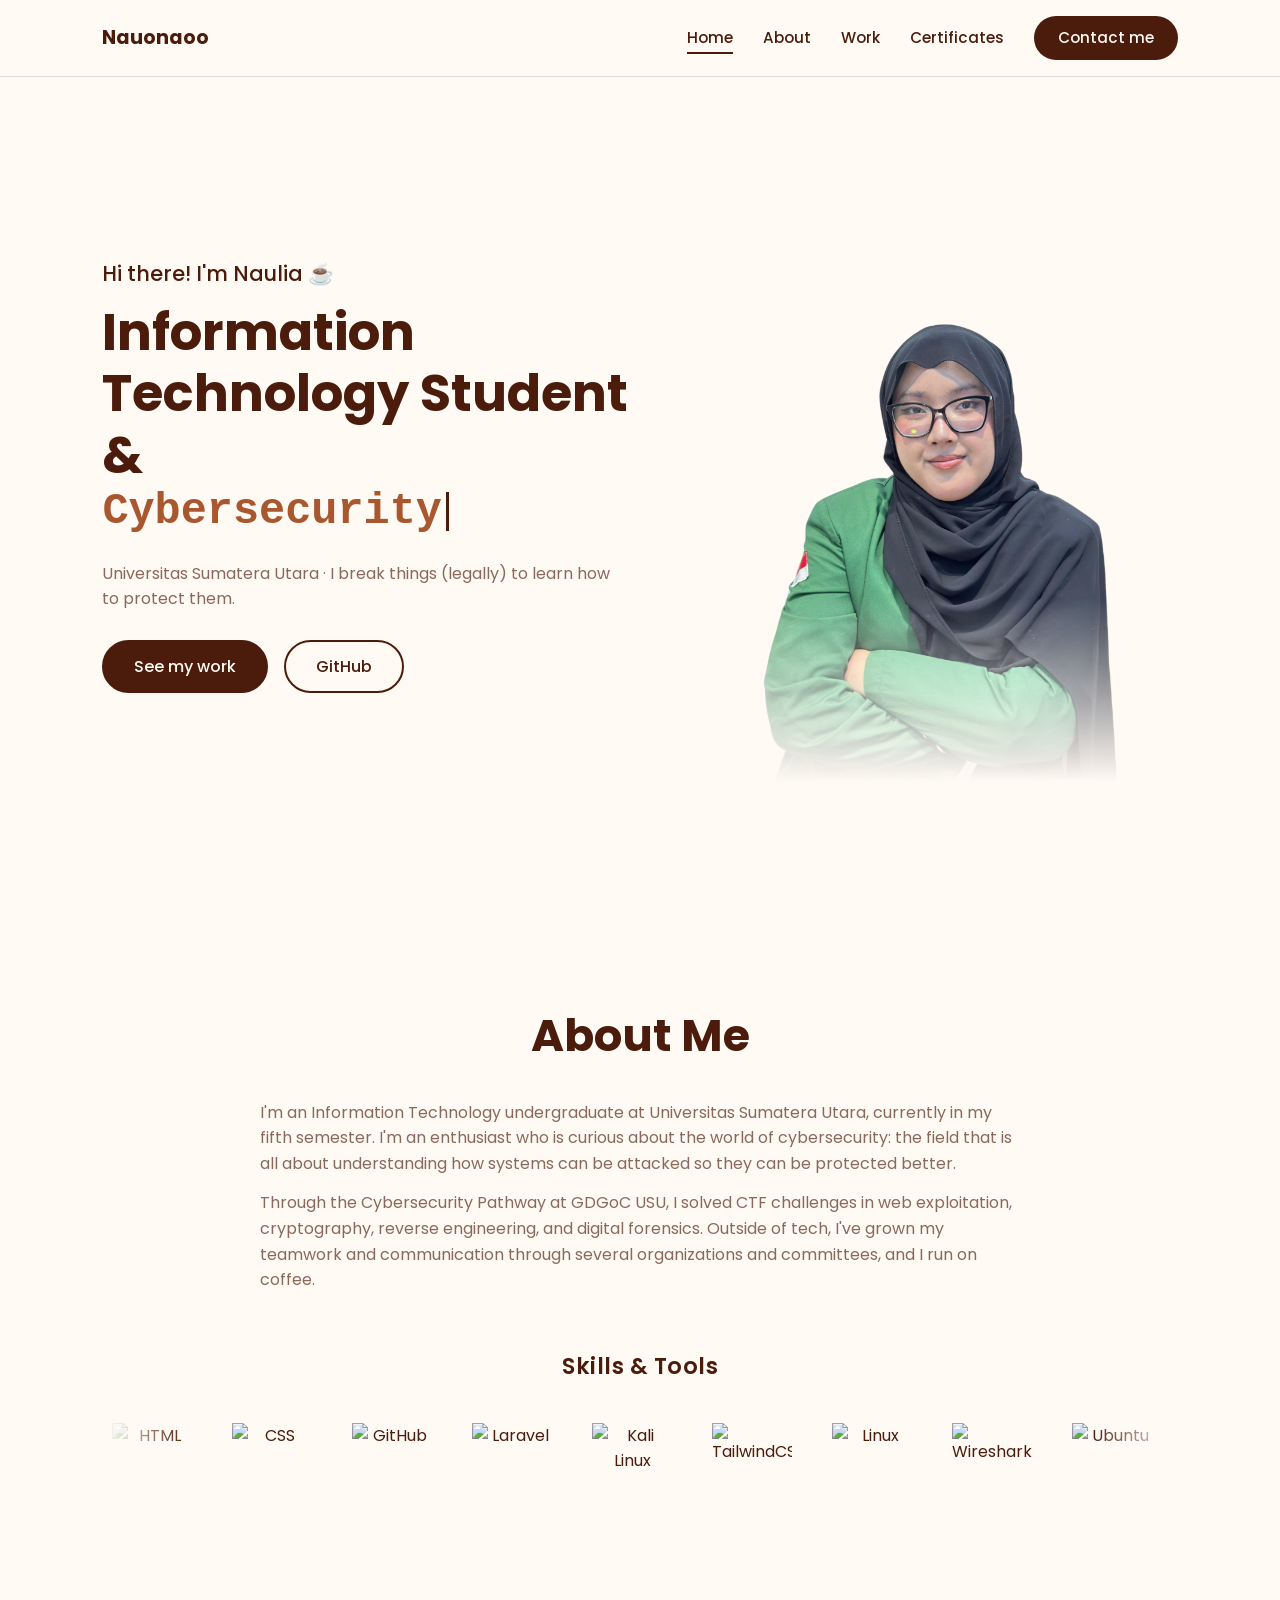
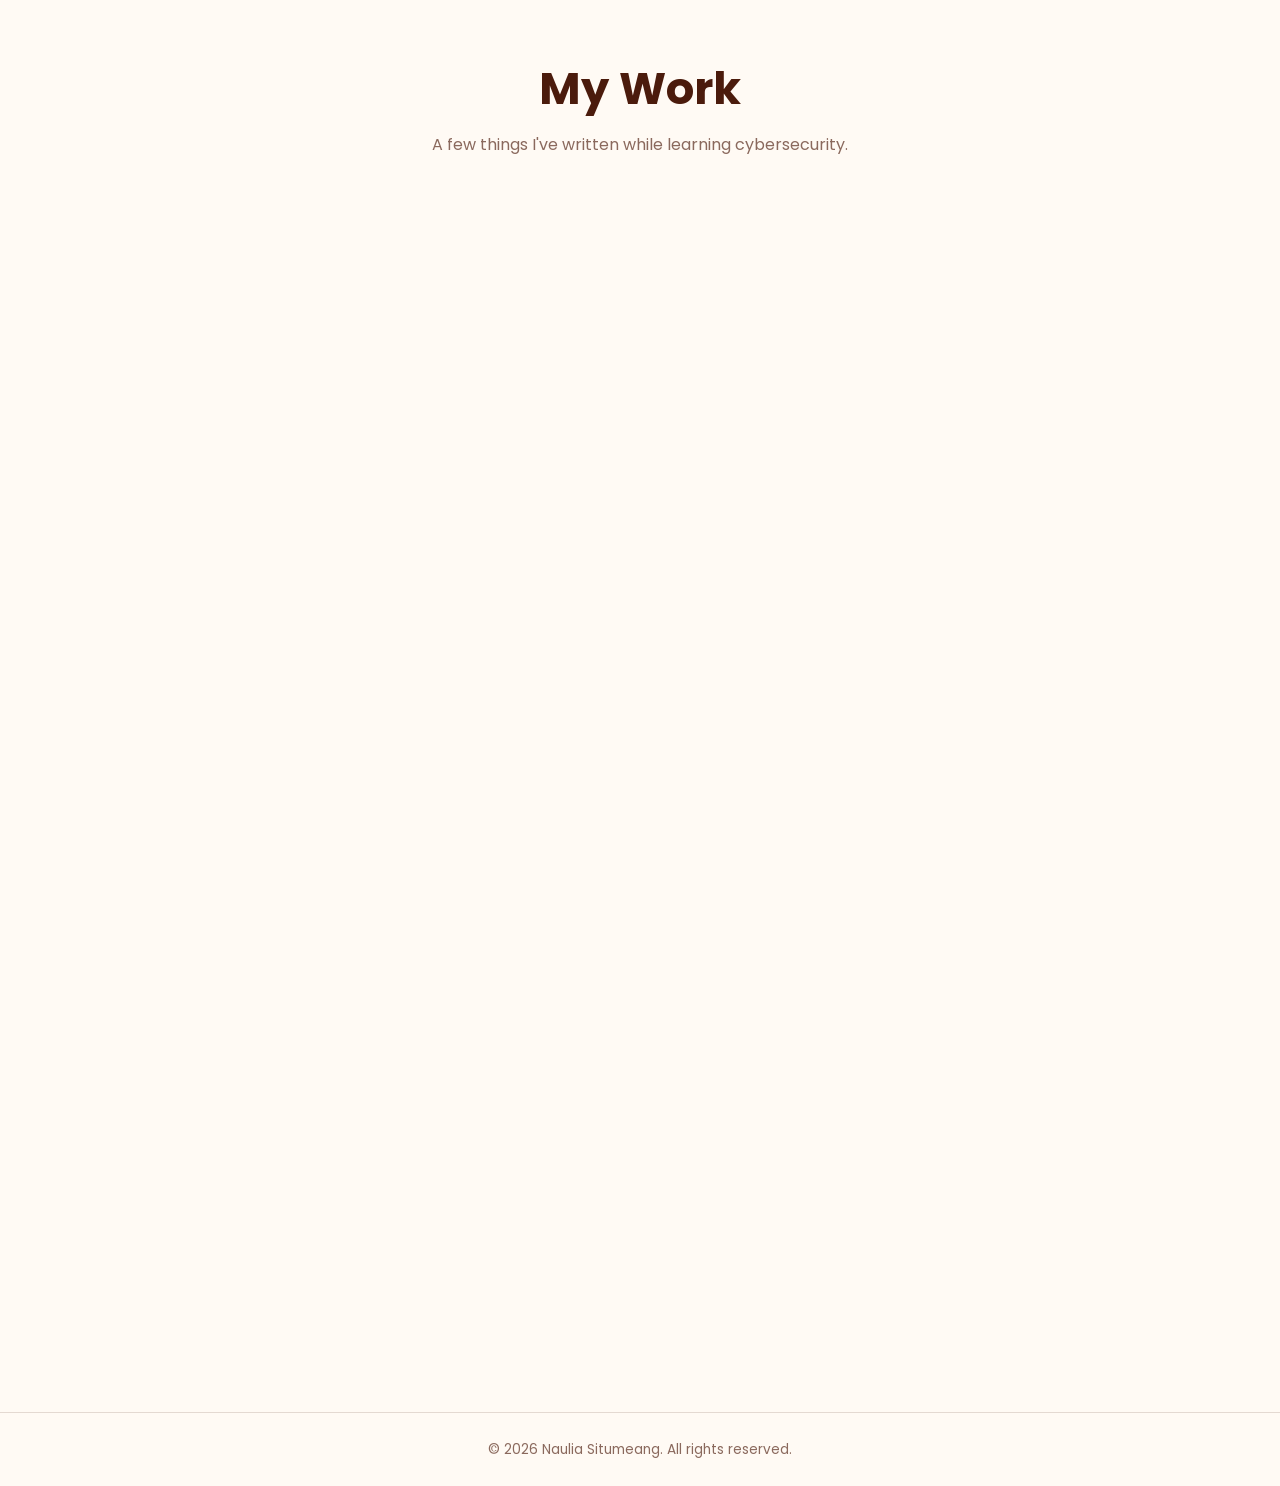
==== index.html @ 59ad87c2 "fixed folder" ====
<!DOCTYPE html>
<html lang="en">
<head>
  <meta charset="UTF-8" />
  <meta name="viewport" content="width=device-width, initial-scale=1.0" />
  <title>Naulia Situmeang | Portfolio</title>
  <link rel="preconnect" href="https://fonts.googleapis.com" />
  <link rel="preconnect" href="https://fonts.gstatic.com" crossorigin />
  <link href="https://fonts.googleapis.com/css2?family=Poppins:wght@300;400;500;600;700&display=swap" rel="stylesheet" />
  <link rel="stylesheet" href="style.css" />
</head>
<body>

  <!-- NAVBAR -->
  <header class="navbar">
    <a href="index.html#home" class="logo">Nauonaoo</a>
    <button class="menu-toggle" aria-label="Open menu">☰</button>
    <nav class="nav-links">
      <a href="index.html#home" class="active">Home</a>
      <a href="index.html#about">About</a>
      <a href="index.html#work">Work</a>
      <a href="index.html#certificates">Certificates</a>
      <a href="https://mail.google.com/mail/?view=cm&fs=1&to=nauliasitumeang2501@gmail.com" target="_blank" rel="noopener" class="btn-nav">Contact me</a>
    </nav>
  </header>

  <!-- HOME -->
  <section id="home" class="hero">
    <div class="hero-inner">

      <div class="hero-text">
        <p class="fade hero-small">Hi there! I'm Naulia ☕</p>
        <h1 class="fade hero-title">
          Information Technology Student &amp;
          <span class="typing-wrap"><span id="typing"></span><span class="cursor"></span></span>
        </h1>
        <p class="fade hero-desc">Universitas Sumatera Utara · I break things (legally) to learn how to protect them.</p>
        <div class="fade hero-buttons">
          <a href="#work" class="btn">See my work</a>
          <a href="https://github.com/nauliasitumeang" target="_blank" rel="noopener" class="btn btn-outline">GitHub</a>
        </div>
      </div>

      <div class="fade photo-card">
        <img src="../img/profile_nau.png" alt="Foto Naulia" />
      </div>

    </div>
  </section>

  <!-- ABOUT + SKILLS -->
  <section id="about" class="section">
    <h2 class="fade section-title">About Me</h2>
    <div class="fade about-text">
      <p>
        I'm an Information Technology undergraduate at Universitas Sumatera Utara,
        currently in my fifth semester. I'm an enthusiast who is curious about the
        world of cybersecurity: the field that is all about understanding how systems
        can be attacked so they can be protected better.
      </p>
      <p>
        Through the Cybersecurity Pathway at GDGoC USU, I solved CTF challenges in
        web exploitation, cryptography, reverse engineering, and digital forensics.
        Outside of tech, I've grown my teamwork and communication through several
        organizations and committees, and I run on coffee.
      </p>
    </div>

    <h3 class="fade skills-title">Skills &amp; Tools</h3>
    <div class="fade marquee">
      <div class="track" id="skillsTrack">
        <div class="skill" data-name="HTML"><img src="https://skillicons.dev/icons?i=html" alt="HTML" /></div>
        <div class="skill" data-name="CSS"><img src="https://skillicons.dev/icons?i=css" alt="CSS" /></div>
        <div class="skill" data-name="GitHub"><img src="https://skillicons.dev/icons?i=github" alt="GitHub" /></div>
        <div class="skill" data-name="Laravel"><img src="https://skillicons.dev/icons?i=laravel" alt="Laravel" /></div>
        <div class="skill" data-name="Kali Linux"><img src="https://cdn.simpleicons.org/kalilinux/000000" alt="Kali Linux" /></div>
        <div class="skill" data-name="TailwindCSS"><img src="https://skillicons.dev/icons?i=tailwind" alt="TailwindCSS" /></div>
        <div class="skill" data-name="Linux"><img src="https://skillicons.dev/icons?i=linux" alt="Linux" /></div>
        <div class="skill" data-name="Wireshark"><img src="https://cdn.simpleicons.org/wireshark/000000" alt="Wireshark" /></div>
        <div class="skill" data-name="Ubuntu"><img src="https://skillicons.dev/icons?i=ubuntu" alt="Ubuntu" /></div>
        <div class="skill" data-name="VS Code"><img src="https://skillicons.dev/icons?i=vscode" alt="VS Code" /></div>
        <div class="skill" data-name="VirtualBox"><img src="https://cdn.simpleicons.org/virtualbox/000000" alt="VirtualBox" /></div>
        <div class="skill" data-name="Figma"><img src="https://skillicons.dev/icons?i=figma" alt="Figma" /></div>
        <div class="skill" data-name="Burp Suite"><img src="https://cdn.simpleicons.org/burpsuite/000000" alt="Burp Suite" /></div>
        <div class="skill" data-name="PHP"><img src="https://skillicons.dev/icons?i=php" alt="PHP" /></div>
        <div class="skill" data-name="MySQL"><img src="https://skillicons.dev/icons?i=mysql" alt="MySQL" /></div>
        <div class="skill" data-name="JavaScript"><img src="https://skillicons.dev/icons?i=js" alt="JavaScript" /></div>
      </div>
    </div>
  </section>

  <!-- WORK (preview) -->
  <section id="work" class="section">
    <h2 class="fade section-title">My Work</h2>
    <p class="fade section-sub">A few things I've written while learning cybersecurity.</p>

    <div class="cards">
      <a href="https://github.com/nauliasitumeang/ctf-writeups" target="_blank" rel="noopener" class="fade card wide">
        <h3>CTF Writeups</h3>
        <p>My final project from the GDGoC USU Cybersecurity Pathway: 4 challenges across web exploitation, cryptography, reverse engineering, and forensics.</p>
        <div class="tags">
          <span class="tag">📄 Full PDF writeup</span>
          <span class="tag">&lt;/&gt; Python solver scripts</span>
          <span class="tag">📋 Summary table</span>
        </div>
        <span class="card-link">Open repository →</span>
      </a>
    </div>

    <div class="fade center-btn">
      <a href="work.html" class="btn">See more</a>
    </div>
  </section>

  <!-- CERTIFICATES -->
  <section id="certificates" class="section">
    <h2 class="fade section-title">Certificates &amp; Achievements</h2>
    <p class="fade section-sub">Swipe, drag, or use the arrows.</p>

    <div class="fade carousel">
      <button class="arrow" id="prevCert" aria-label="Previous">‹</button>
      <div class="cert-track" id="certTrack">

        <!-- Ganti <div class="cert-img">...</div> dengan <img class="cert-img" src="img/namafile.jpg" alt="..."> -->
        <article class="cert-card">
          <img class="cert-img" src="../img/gdg_cs.jpg" alt="Sertifikat Cybersec Pathway GDGoC USU">
          <h4>1st Best Project, Cybersecurity Pathway</h4>
          <p>GDGoC USU · Aug 2026</p>
        </article>

        <article class="cert-card">
          <img class="cert-img" src="../img/kaggle.png" alt="Sertifikat Kaggle Python">
          <h4>Python</h4>
          <p>Kaggle · Jun 2026</p>
        </article>

        <article class="cert-card">
          <img class="cert-img" src="../img/cisco1.jpg" alt="Sertifikat Introduction to Cybersec Cisco">
          <h4>Introduction to Cybersecurity</h4>
          <p>Cisco Networking Academy · Jun 2026</p>
        </article>

        <article class="cert-card">
          <img class="cert-img" src="../img/gdg_ui.jpg" alt="Sertifikat UI/UX Pathway GDGoC USU">
          <h4>UI/UX Pathway</h4>
          <p>GDGoC USU · Jan 2026</p>
        </article>

        <article class="cert-card">
          <img class="cert-img" src="../img/codefest.jpg" alt="Sertifikat CodeFest 001">
          <h4>Participant, UI/UX Design Competition</h4>
          <p>CodeFest 001 · May 2025</p>
        </article>

        <article class="cert-card">
          <img class="cert-img" src="../img/webdev.png" alt="Sertifikat Web Developer HIMATIF">
          <h4>Web Developer</h4>
          <p>HIMATIF · Jan 2025</p>
        </article>

      </div>
      <button class="arrow" id="nextCert" aria-label="Next">›</button>
    </div>
  </section>

  <!-- FOOTER -->
  <footer class="footer">
    <p>© <span id="year">2026</span> Naulia Situmeang. All rights reserved.</p>
  </footer>

  <script src="script.js"></script>
</body>
</html>
---- style.css ----
@font-face {
  font-family: "Anca Coder";
  src: url("fonts/AncaCoder.woff2") format("woff2"),
       url("fonts/AncaCoder.ttf") format("truetype");
  font-display: swap;
}

/* Variabel warna dan font */
:root {
  --bg: #fffaf4;
  --text: #4b1b0c;
  --soft: rgba(75, 27, 12, 0.65);
  --line: rgba(75, 27, 12, 0.15);
  --card: #fff3e6;
  --accent: #a8572e;
  --font-main: "Poppins", sans-serif;
  --font-code: "Anca Coder", "Courier New", monospace;
}

/* Reset dan pengaturan dasar */
* { margin: 0; padding: 0; box-sizing: border-box; }
html { scroll-behavior: smooth; scroll-padding-top: 70px; }

body {
  background: var(--bg);
  color: var(--text);
  font-family: var(--font-main);
  line-height: 1.6;
  overflow-x: hidden;
}

a { color: inherit; text-decoration: none; }
img { max-width: 100%; }

/* ---------- NAVBAR ---------- */

/* Bar navigasi menempel di atas */
.navbar {
  position: fixed;
  top: 0; left: 0;
  width: 100%;
  display: flex;
  justify-content: space-between;
  align-items: center;
  padding: 16px 8%;
  background: rgba(255, 250, 244, 0.9);
  backdrop-filter: blur(8px);
  border-bottom: 1px solid var(--line);
  z-index: 100;
}

.logo { font-family: var(--font-main); font-size: 1.2rem; font-weight: 700; }

.nav-links {
  display: flex;
  align-items: center;
  gap: 30px;
  font-size: 0.95rem;
  font-weight: 500;
}

/* Garis bawah animasi saat hover / menu aktif */
.nav-links a:not(.btn-nav) { position: relative; }
.nav-links a:not(.btn-nav)::after {
  content: "";
  position: absolute;
  left: 0; bottom: -4px;
  width: 0; height: 2px;
  background: var(--text);
  transition: width 0.3s ease;
}
.nav-links a:not(.btn-nav):hover::after,
.nav-links a.active::after { width: 100%; }

/* Tombol "Contact me" */
.btn-nav {
  background: var(--text);
  color: var(--bg);
  padding: 10px 24px;
  border-radius: 999px;
  transition: transform 0.3s ease, opacity 0.3s ease;
}
.btn-nav:hover { transform: translateY(-2px); opacity: 0.9; }

/* Tombol menu hamburger (hanya tampil di HP) */
.menu-toggle {
  display: none;
  background: none;
  border: none;
  font-size: 1.6rem;
  color: var(--text);
  cursor: pointer;
}

/* ---------- HERO ---------- */

/* Section utama setinggi layar */
.hero {
  min-height: 100vh;
  display: flex;
  align-items: center;
  padding: 110px 8% 60px;
}

/* Dua kolom: teks di kiri, foto di kanan */
.hero-inner {
  width: 100%;
  max-width: 1280px;
  margin: 0 auto;
  display: grid;
  grid-template-columns: 1.2fr 1fr;
  gap: 48px;
  align-items: center;
}

.hero-text { text-align: left; }

/* Sapaan di atas judul */
.hero-small {
  font-family: var(--font-main);
  font-weight: 500;
  font-size: 1.3rem;
  margin-bottom: 12px;
}

.hero-title {
  font-size: clamp(1.8rem, 4vw, 3.2rem);
  font-weight: 700;
  line-height: 1.2;
}

/* Teks yang diketik otomatis */
.typing-wrap {
  display: block;
  font-family: var(--font-code);
  font-size: 0.85em;
  color: var(--accent);
  min-height: 1.3em;
}

/* Kursor berkedip di akhir teks ketikan */
.cursor {
  display: inline-block;
  width: 3px; height: 0.9em;
  background: var(--text);
  margin-left: 4px;
  vertical-align: middle;
  animation: blink 0.8s infinite;
}
@keyframes blink { 0%, 50% { opacity: 1; } 51%, 100% { opacity: 0; } }

.hero-desc { margin-top: 18px; max-width: 520px; color: var(--soft); }

.hero-buttons {
  display: flex;
  gap: 16px;
  margin-top: 28px;
  flex-wrap: wrap;
}

/* Tombol utama (terisi) dan versi outline */
.btn {
  display: inline-block;
  background: var(--text);
  color: var(--bg);
  padding: 12px 30px;
  border-radius: 999px;
  font-weight: 500;
  border: 2px solid var(--text);
  transition: transform 0.3s ease, background 0.3s ease, color 0.3s ease;
}
.btn:hover { transform: translateY(-3px); }
.btn-outline { background: transparent; color: var(--text); }
.btn-outline:hover { background: var(--text); color: var(--bg); }

/* ---------- FOTO ---------- */
.photo-card {
  justify-self: end;
  align-self: start;
  width: min(100%, 460px);
  
}

.photo-card img {
  display: block;
  width: 100%;
  height: auto;
  -webkit-mask-image: linear-gradient(to bottom, #000 70%, transparent 100%);
          mask-image: linear-gradient(to bottom, #000 70%, transparent 100%);
}

/* ---------- SECTIONS ---------- */

/* Pembungkus umum tiap section */
.section { padding: 100px 8% 40px; text-align: center; }
.page-top { padding-top: 40px; min-height: 80vh; }

.section-title { font-size: clamp(1.8rem, 4vw, 2.8rem); font-weight: 700; }
.group-title { font-size: clamp(1.4rem, 3vw, 2rem); font-weight: 700; }
.section-sub { color: var(--soft); margin-top: 8px; }
.work-section { padding-top: 60px; }

/* ---------- ABOUT ---------- */

/* Paragraf perkenalan */
.about-text {
  max-width: 760px;
  margin: 28px auto 0;
  text-align: left;
  color: var(--soft);
}
.about-text p + p { margin-top: 14px; }

.skills-title {
  margin-top: 56px;
  font-family: var(--font-main);
  font-weight: 600;
  font-size: 1.4rem;
  letter-spacing: 0.5px;
}

/* ---------- SKILLS MARQUEE ---------- */

/* Wadah icon berjalan, tepi kiri dan kanan memudar */
.marquee {
  margin-top: 8px;
  padding-top: 20px;
  overflow: hidden;
  -webkit-mask-image: linear-gradient(90deg, transparent, #000 8%, #000 92%, transparent);
          mask-image: linear-gradient(90deg, transparent, #000 8%, #000 92%, transparent);
}

/* Jalur icon bergerak otomatis, berhenti saat di-hover */
.track {
  display: flex;
  width: max-content;
  animation: scroll 35s linear infinite;
}
.marquee:hover .track { animation-play-state: paused; }

@keyframes scroll {
  from { transform: translateX(0); }
  to   { transform: translateX(-50%); }
}

/* Kotak satu icon skill (tanpa kotak/border, icon langsung tampil) */
.skill {
  position: relative;
  flex: 0 0 auto;
  width: 100px; height: 100px;
  margin-right: 20px;
  display: flex;
  align-items: center;
  justify-content: center;
  transition: transform 0.3s ease;
}
.skill:hover { transform: translateY(-4px); }
.skill img { width: 80px; height: 80px; }

/* Teks pengganti untuk skill yang tidak punya icon */
.skill span {
  font-family: var(--font-main);
  font-size: 0.9rem;
  font-weight: 700;
  line-height: 1.1;
  text-align: center;
}

/* Tooltip nama skill saat di-hover, muncul di bagian bawah icon*/
.skill::after {
  content: attr(data-name);
  position: absolute;
  bottom: 0;
  left: 50%;
  transform: translateX(-50%);
  background: var(--text);
  color: var(--bg);
  font-family: var(--font-main);
  font-weight: 600;
  font-size: 0.75rem;
  padding: 4px 12px;
  border-radius: 8px;
  white-space: nowrap;
  opacity: 0;
  pointer-events: none;
  transition: opacity 0.2s ease;
}
.skill:hover::after { opacity: 1; }

/* ---------- CARDS ---------- */

/* Deretan kartu project */
.cards {
  display: flex;
  justify-content: center;
  gap: 28px;
  margin-top: 40px;
  flex-wrap: wrap;
}

/* Kartu project, versi .wide lebih lebar, .soon berbingkai putus-putus */
.card {
  width: 320px;
  background: var(--card);
  border: 1px solid var(--line);
  border-radius: 24px;
  padding: 32px 26px;
  text-align: left;
  display: block;
}
.card.wide { width: 460px; max-width: 100%; }
.card:not(.soon):not(.static):hover { box-shadow: 0 16px 36px rgba(75, 27, 12, 0.14); }
.card.soon { border-style: dashed; }

.card h3 { font-size: 1.25rem; margin-bottom: 8px; }
.card p { color: var(--soft); font-size: 0.92rem; }
.card-link { display: inline-block; margin-top: 16px; font-family: var(--font-code); font-weight: 700; }

/* Label kecil di dalam kartu */
.tags { display: flex; flex-wrap: wrap; gap: 8px; margin-top: 16px; }
.tag {
  font-size: 0.72rem;
  font-weight: 600;
  padding: 4px 12px;
  border-radius: 999px;
  background: var(--text);
  color: var(--bg);
  border: 1px solid var(--text)
}

.center-btn { margin-top: 40px; }

/* ---------- CERTIFICATE CAROUSEL ---------- */

/* Wadah carousel: panah kiri, daftar sertifikat, panah kanan */
.carousel {
  display: flex;
  align-items: center;
  gap: 12px;
  margin-top: 40px;
  max-width: 1000px;
  margin-left: auto;
  margin-right: auto;
}

/* Daftar sertifikat yang bisa digeser dan berhenti pas di tiap kartu */
.cert-track {
  flex: 1;
  display: flex;
  gap: 24px;
  overflow-x: auto;
  scroll-snap-type: x mandatory;
  scrollbar-width: none;
  padding: 6px 2px 14px;
}
.cert-track::-webkit-scrollbar { display: none; }

/* Satu kartu sertifikat, 2 per layar di desktop */
.cert-card {
  flex: 0 0 calc((100% - 24px) / 2);
  scroll-snap-align: start;
  background: var(--card);
  border: 1px solid var(--line);
  border-radius: 20px;
  padding: 18px;
  text-align: left;
}

/* Area gambar/emoji sertifikat */
.cert-img {
  width: 100%;
  aspect-ratio: 4 / 3;
  border-radius: 14px;
  background: linear-gradient(135deg, #f1d9c0, #e3b88f);
  display: flex;
  align-items: center;
  justify-content: center;
  font-size: 3rem;
  object-fit: cover;
  margin-bottom: 14px;
}
.cert-card h4 { font-size: 1rem; line-height: 1.4; }
.cert-card p { color: var(--soft); font-size: 0.85rem; margin-top: 4px; }

/* Tombol panah carousel */
.arrow {
  flex: 0 0 auto;
  width: 42px; height: 42px;
  border-radius: 50%;
  border: 1px solid var(--line);
  background: var(--card);
  color: var(--text);
  font-size: 1.5rem;
  line-height: 1;
  cursor: pointer;
  transition: background 0.3s ease, color 0.3s ease;
}
.arrow:hover { background: var(--text); color: var(--bg); }

/* ---------- FOOTER ---------- */

.footer {
  margin-top: 80px;
  text-align: center;
  padding: 26px 8%;
  border-top: 1px solid var(--line);
  font-size: 0.85rem;
  color: var(--soft);
}

/* ---------- ANIMASI SCROLL ---------- */

/* Elemen muncul perlahan dari bawah saat masuk layar */
.fade {
  opacity: 0;
  transform: translateY(40px);
  transition: opacity 0.8s ease, transform 0.8s ease, box-shadow 0.3s ease;
}
.fade.visible { opacity: 1; transform: translateY(0); }

/* Jeda bertahap supaya elemen hero muncul berurutan */
.hero-title.fade { transition-delay: 0.1s; }
.hero-desc.fade { transition-delay: 0.2s; }
.hero-buttons.fade { transition-delay: 0.3s; }

/* ---------- RESPONSIVE (HP) ---------- */

@media (max-width: 800px) {
  .navbar { padding: 14px 5%; }
  .menu-toggle { display: block; }

  /* Menu turun sebagai dropdown saat hamburger diklik */
  .nav-links {
    position: absolute;
    top: 100%;
    left: 0;
    width: 100%;
    flex-direction: column;
    gap: 18px;
    padding: 22px 0;
    background: var(--bg);
    border-bottom: 1px solid var(--line);
    display: none;
  }
  .nav-links.open { display: flex; }

  /* Hero jadi satu kolom: foto di atas, teks di bawah */
  .hero-inner { grid-template-columns: 1fr; gap: 32px; }
  .hero-text { text-align: center; }
  .hero-desc { margin: 18px auto 0; }
  .hero-buttons { justify-content: center; }

  /* Foto di tengah dan lebih kecil; fade ke bawah tetap berlaku */
  .photo-card { order: -1; justify-self: center; width: 280px; }

  .section { padding: 80px 6% 30px; }
  .card, .card.wide { width: 100%; }
  .cert-card { flex: 0 0 100%; }
  .arrow { width: 34px; height: 34px; font-size: 1.2rem; }
  .carousel { gap: 6px; }
}

/* Matikan animasi untuk pengguna yang memilih mengurangi gerakan
@media (prefers-reduced-motion: reduce) {
  .fade { transition: none; opacity: 1; transform: none; }
  .track { animation: none; }
  html { scroll-behavior: auto; }
} */
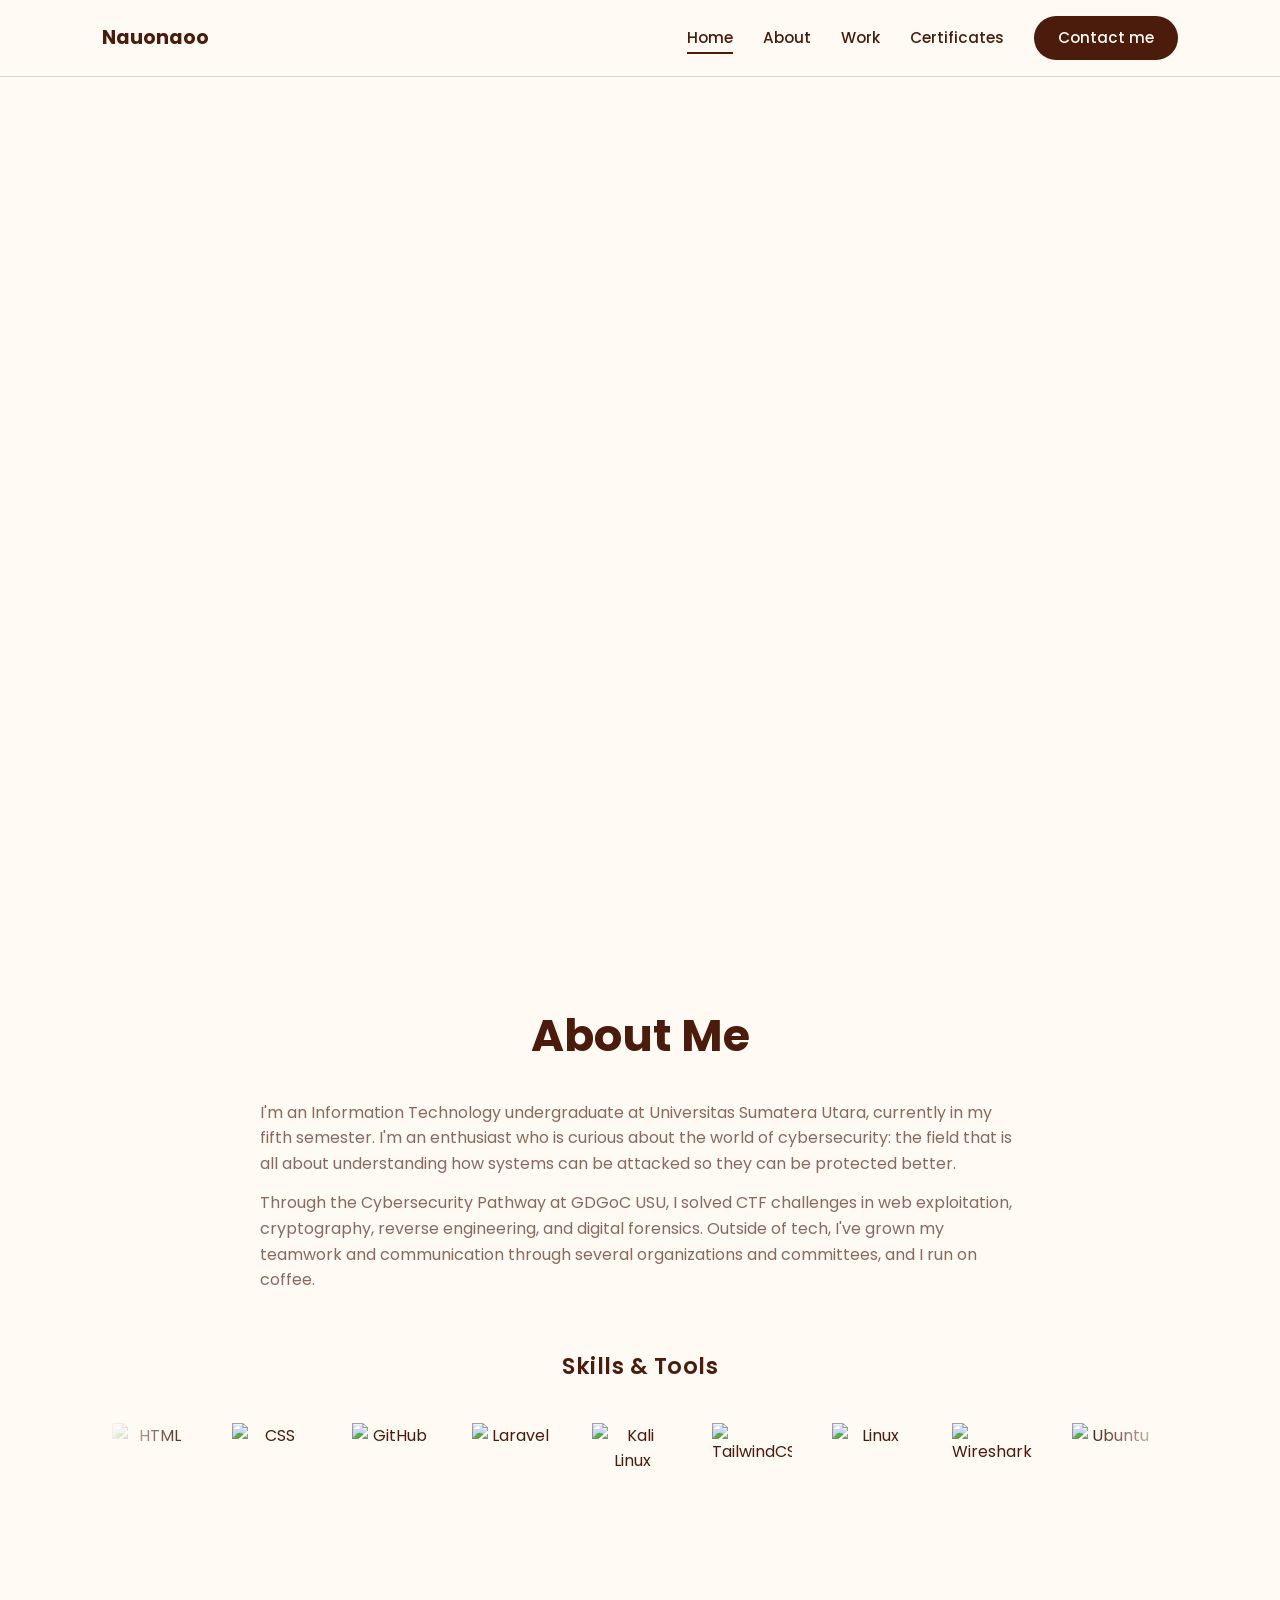
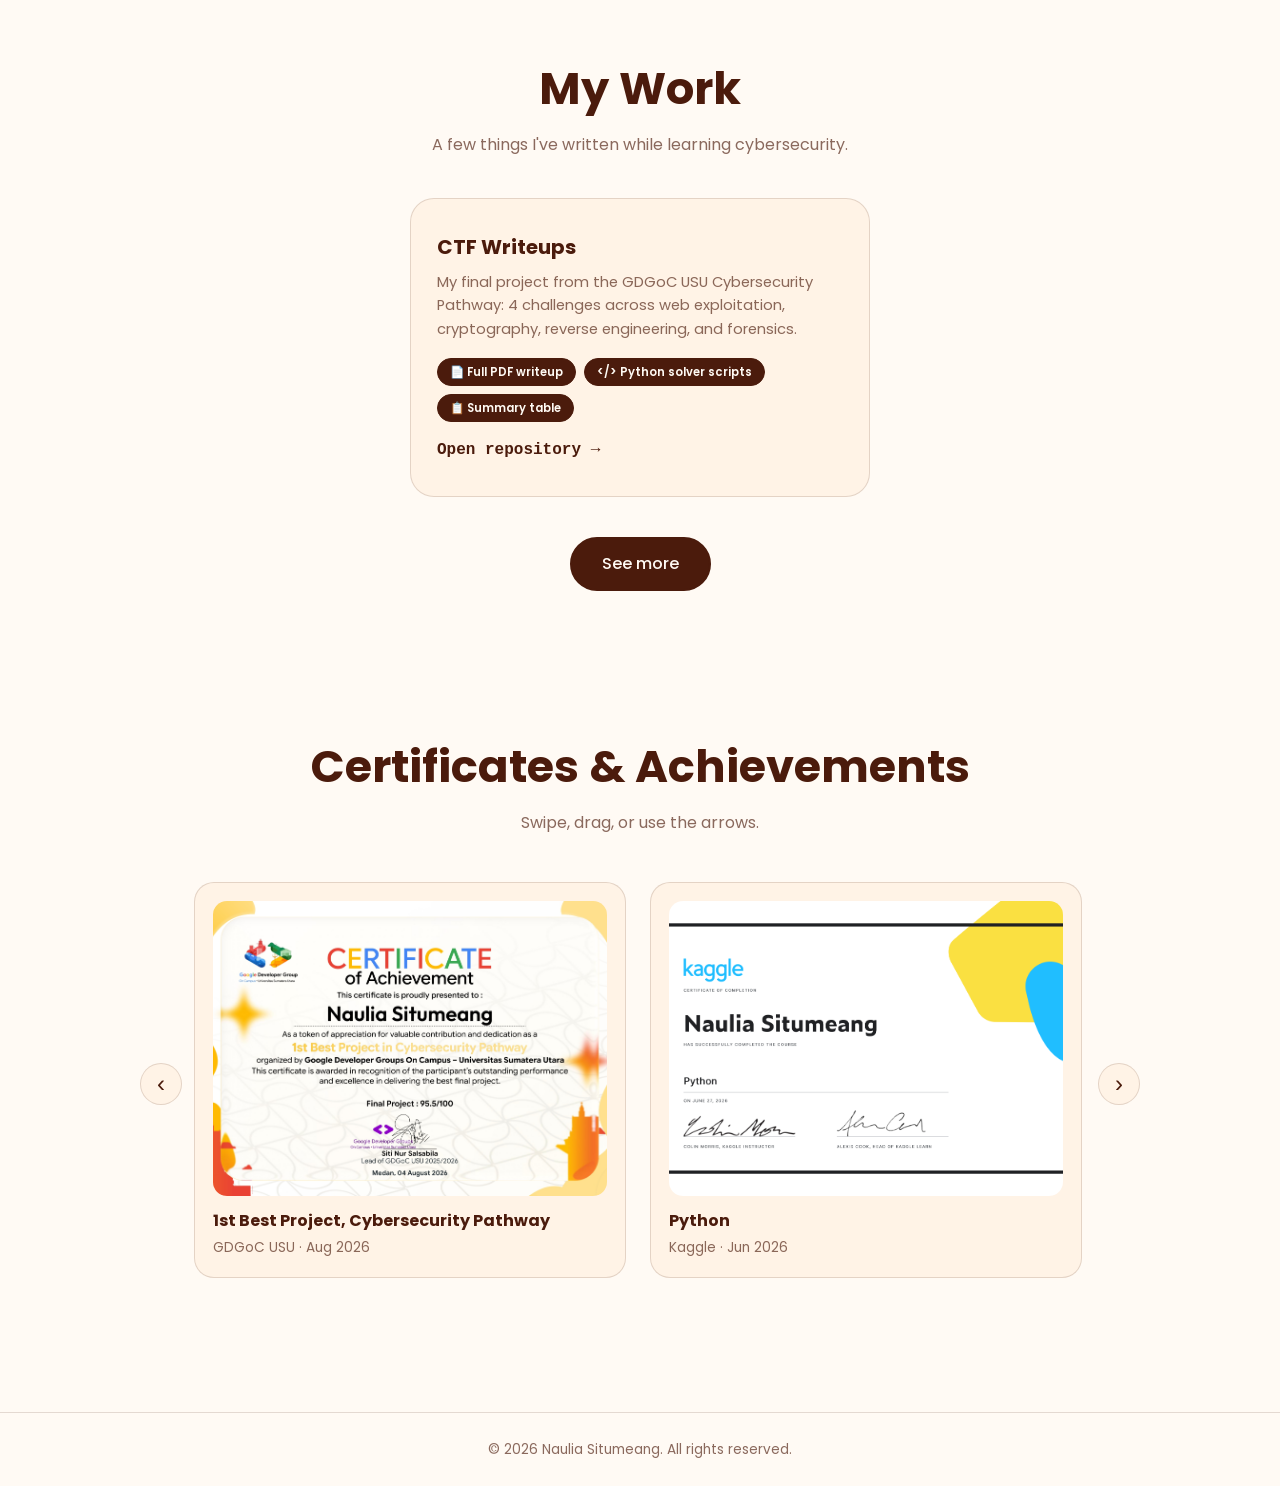
==== commit 3dfe64d1: "Fixing img path" ====
--- a/index.html
+++ b/index.html
@@ -42,7 +42,7 @@
       </div>
 
       <div class="fade photo-card">
-        <img src="../img/profile_nau.png" alt="Foto Naulia" />
+        <img src="img/profile_nau.png" alt="Foto Naulia" />
       </div>
 
     </div>
@@ -123,37 +123,37 @@
 
         <!-- Ganti <div class="cert-img">...</div> dengan <img class="cert-img" src="img/namafile.jpg" alt="..."> -->
         <article class="cert-card">
-          <img class="cert-img" src="../img/gdg_cs.jpg" alt="Sertifikat Cybersec Pathway GDGoC USU">
+          <img class="cert-img" src="img/gdg_cs.jpg" alt="Sertifikat Cybersec Pathway GDGoC USU">
           <h4>1st Best Project, Cybersecurity Pathway</h4>
           <p>GDGoC USU · Aug 2026</p>
         </article>
 
         <article class="cert-card">
-          <img class="cert-img" src="../img/kaggle.png" alt="Sertifikat Kaggle Python">
+          <img class="cert-img" src="img/kaggle.png" alt="Sertifikat Kaggle Python">
           <h4>Python</h4>
           <p>Kaggle · Jun 2026</p>
         </article>
 
         <article class="cert-card">
-          <img class="cert-img" src="../img/cisco1.jpg" alt="Sertifikat Introduction to Cybersec Cisco">
+          <img class="cert-img" src="img/cisco1.jpg" alt="Sertifikat Introduction to Cybersec Cisco">
           <h4>Introduction to Cybersecurity</h4>
           <p>Cisco Networking Academy · Jun 2026</p>
         </article>
 
         <article class="cert-card">
-          <img class="cert-img" src="../img/gdg_ui.jpg" alt="Sertifikat UI/UX Pathway GDGoC USU">
+          <img class="cert-img" src="img/gdg_ui.jpg" alt="Sertifikat UI/UX Pathway GDGoC USU">
           <h4>UI/UX Pathway</h4>
           <p>GDGoC USU · Jan 2026</p>
         </article>
 
         <article class="cert-card">
-          <img class="cert-img" src="../img/codefest.jpg" alt="Sertifikat CodeFest 001">
+          <img class="cert-img" src="img/codefest.jpg" alt="Sertifikat CodeFest 001">
           <h4>Participant, UI/UX Design Competition</h4>
           <p>CodeFest 001 · May 2025</p>
         </article>
 
         <article class="cert-card">
-          <img class="cert-img" src="../img/webdev.png" alt="Sertifikat Web Developer HIMATIF">
+          <img class="cert-img" src="img/webdev.png" alt="Sertifikat Web Developer HIMATIF">
           <h4>Web Developer</h4>
           <p>HIMATIF · Jan 2025</p>
         </article>
